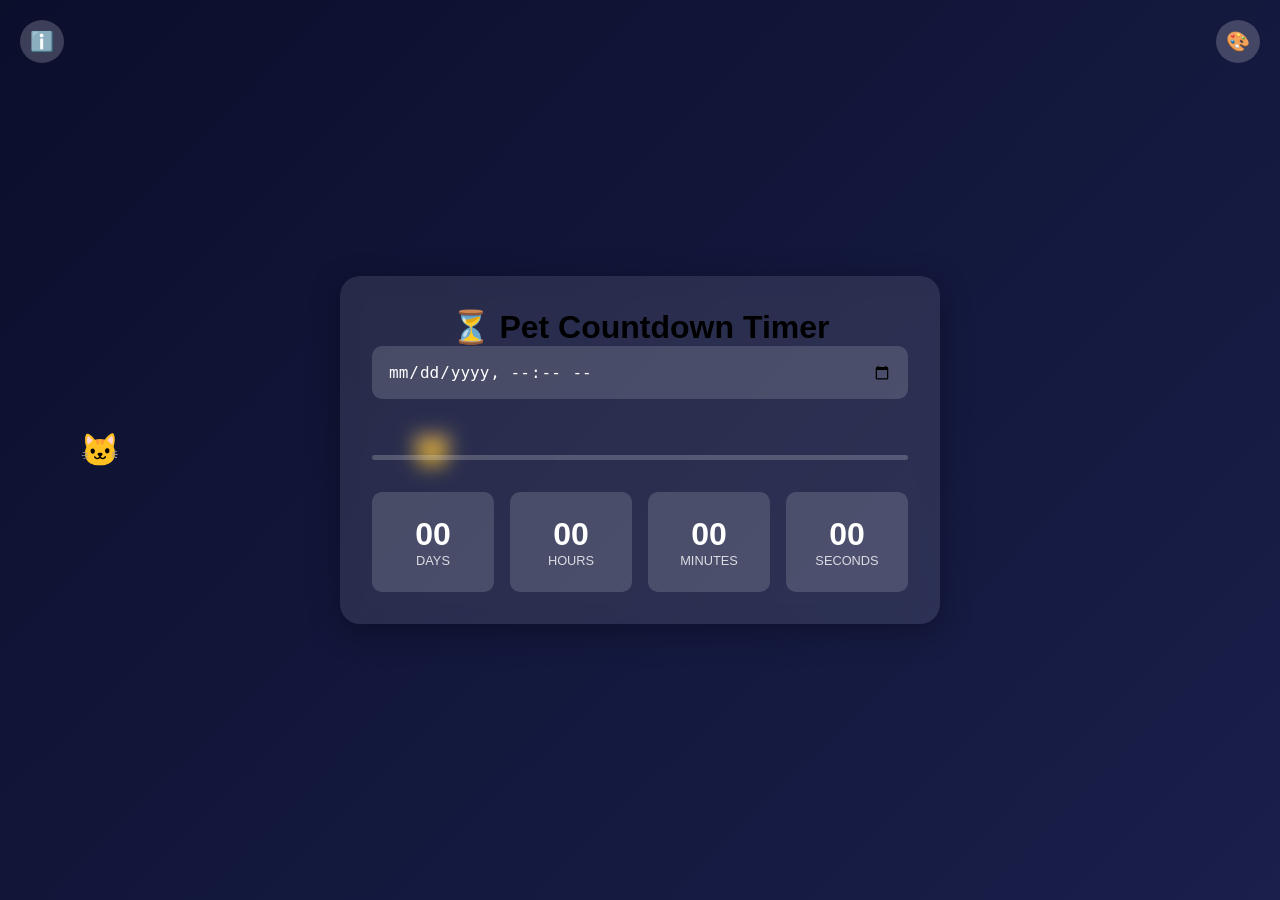
==== index.html @ c87656be "Create index.html" ====
<!DOCTYPE html>
<html lang="en">
<head>
    <meta charset="UTF-8">
    <meta name="viewport" content="width=device-width, initial-scale=1.0">
    <title>Pet Countdown Timer</title>
    <style>
        * {
            margin: 0;
            padding: 0;
            box-sizing: border-box;
        }

        body {
            font-family: 'Arial', sans-serif;
            min-height: 100vh;
            display: flex;
            justify-content: center;
            align-items: center;
            overflow: hidden;
            transition: background 0.5s;
        }

        .theme-space {
            background: linear-gradient(135deg, #0b0f2c, #1a1f4b);
        }

        .theme-nature {
            background: linear-gradient(135deg, #2c5f2d, #97bc62);
        }

        .theme-retro {
            background: linear-gradient(135deg, #ff6b6b, #ffe66d);
        }

        .container {
            background: rgba(255, 255, 255, 0.1);
            backdrop-filter: blur(10px);
            border-radius: 20px;
            padding: 2rem;
            box-shadow: 0 8px 32px rgba(0, 0, 0, 0.3);
            width: 90%;
            max-width: 600px;
            text-align: center;
            position: relative;
            z-index: 2;
        }

        .theme-switch {
            position: fixed;
            top: 20px;
            right: 20px;
            padding: 10px;
            border-radius: 50%;
            background: rgba(255,255,255,0.2);
            cursor: pointer;
            border: none;
            color: white;
            font-size: 1.2rem;
        }

        .info-button {
            position: fixed;
            top: 20px;
            left: 20px;
            padding: 10px;
            border-radius: 50%;
            background: rgba(255,255,255,0.2);
            cursor: pointer;
            border: none;
            color: white;
            font-size: 1.2rem;
            z-index: 3;
        }

        .date-input {
            width: 100%;
            padding: 1rem;
            margin-bottom: 1.5rem;
            background: rgba(255, 255, 255, 0.15);
            border: none;
            border-radius: 10px;
            color: white;
            font-size: 1rem;
        }

        .countdown {
            display: grid;
            grid-template-columns: repeat(4, 1fr);
            gap: 1rem;
            margin-top: 2rem;
        }

        .time-box {
            background: rgba(255, 255, 255, 0.15);
            padding: 1.5rem;
            border-radius: 10px;
            transition: transform 0.3s;
        }

        .time-box:hover {
            transform: scale(1.05);
        }

        .number {
            font-size: 2rem;
            color: white;
            font-weight: bold;
        }

        .label {
            font-size: 0.8rem;
            color: rgba(255, 255, 255, 0.8);
            text-transform: uppercase;
        }

        .emoji {
            position: absolute;
            font-size: 2rem;
            cursor: pointer;
            animation: float 15s linear infinite;
            z-index: 1;
            transition: 0.3s;
        }

        @keyframes float {
            0% { transform: translateY(110vh) rotate(0deg); }
            100% { transform: translateY(-20vh) rotate(360deg); }
        }

        .progress-bar {
            width: 100%;
            height: 5px;
            background: rgba(255, 255, 255, 0.2);
            margin: 2rem 0;
            border-radius: 3px;
            overflow: hidden;
        }

        .progress {
            height: 100%;
            width: 0;
            transition: width 0.5s ease, background 0.3s ease;
            border-radius: inherit;
        }

        .heart-burst {
            position: absolute;
            pointer-events: none;
            animation: heartExplosion 1s ease-out forwards;
            font-size: 1.5rem;
        }

        @keyframes heartExplosion {
            0% { transform: scale(0) translateY(0); opacity: 1; }
            100% { transform: scale(3) translateY(-100px); opacity: 0; }
        }

        .secret-message {
            position: fixed;
            top: 50%;
            left: 50%;
            transform: translate(-50%, -50%);
            font-size: 3rem;
            color: #ff69b4;
            text-shadow: 0 0 10px #ffffff;
            animation: rainbow 2s infinite;
            display: none;
        }

        @keyframes rainbow {
            0% { color: #ff0000; }
            25% { color: #ffd700; }
            50% { color: #00ff00; }
            75% { color: #00ffff; }
            100% { color: #ff00ff; }
        }

        .credits-modal {
            position: fixed;
            top: 0;
            left: 0;
            width: 100%;
            height: 100%;
            background: rgba(0,0,0,0.7);
            display: none;
            justify-content: center;
            align-items: center;
            z-index: 4;
        }

        .credits-content {
            background: rgba(255,255,255,0.9);
            padding: 2rem;
            border-radius: 15px;
            text-align: center;
            max-width: 400px;
            backdrop-filter: blur(5px);
        }

        .credits-content a {
            color: #1a73e8;
            text-decoration: none;
            display: block;
            margin: 10px 0;
        }

        .credits-content a:hover {
            text-decoration: underline;
        }

        .close-button {
            position: absolute;
            top: 20px;
            right: 20px;
            background: none;
            border: none;
            color: white;
            font-size: 1.5rem;
            cursor: pointer;
        }
    </style>
</head>
<body class="theme-space">
    <button class="info-button" onclick="showCredits()">ℹ️</button>
    <button class="theme-switch" onclick="changeTheme()">🎨</button>
    
    <div class="container">
        <h1>⏳ Pet Countdown Timer</h1>
        <input type="datetime-local" id="dateInput" class="date-input">
        <div class="progress-bar">
            <div class="progress" id="progress"></div>
        </div>
        <div class="countdown" id="countdown">
            <div class="time-box">
                <div class="number" id="days">00</div>
                <div class="label">Days</div>
            </div>
            <div class="time-box">
                <div class="number" id="hours">00</div>
                <div class="label">Hours</div>
            </div>
            <div class="time-box">
                <div class="number" id="minutes">00</div>
                <div class="label">Minutes</div>
            </div>
            <div class="time-box">
                <div class="number" id="seconds">00</div>
                <div class="label">Seconds</div>
            </div>
        </div>
    </div>

    <div class="secret-message" id="secretMessage">YOU LOVE PETS! 🐾</div>

    <div class="credits-modal" id="creditsModal">
        <div class="credits-content">
            <h2>About This Project</h2>
            <p>🧑💻 Created by <strong>Pedroperry</strong></p>
            <p>🤖 Assisted by DeepSeek AI</p>
            <a href="https://github.com/Pedroperry" target="_blank">
                👨💻 Visit Pedroperry's GitHub
            </a>
            <a href="https://www.deepseek.com" target="_blank">
                🚀 Explore DeepSeek
            </a>
            <button class="close-button" onclick="hideCredits()">×</button>
        </div>
    </div>

    <script>
        const themes = ['theme-space', 'theme-nature', 'theme-retro'];
        let currentTheme = 0;
        let clickCounter = 0;

        function changeTheme() {
            currentTheme = (currentTheme + 1) % themes.length;
            document.body.className = themes[currentTheme];
        }

        const emojis = ['🐶', '🐱'];
        function createEmoji() {
            const emoji = document.createElement('div');
            emoji.className = 'emoji';
            emoji.textContent = emojis[Math.floor(Math.random() * emojis.length)];
            emoji.style.left = Math.random() * 100 + '%';
            emoji.style.animationDuration = (Math.random() * 10 + 10) + 's';
            
            emoji.onclick = (e) => {
                clickCounter++;
                createHeartBurst(e.clientX, e.clientY);
                if(clickCounter === 7) showSecretMessage();
                
                emoji.style.animation = 'none';
                emoji.style.opacity = '0';
                setTimeout(() => emoji.remove(), 500);
            };
            
            document.body.appendChild(emoji);
        }

        function createHeartBurst(x, y) {
            for(let i = 0; i < 8; i++) {
                const heart = document.createElement('div');
                heart.className = 'heart-burst';
                heart.textContent = '💖';
                heart.style.left = x + 'px';
                heart.style.top = y + 'px';
                heart.style.transform = `rotate(${i * 45}deg)`;
                document.body.appendChild(heart);
                setTimeout(() => heart.remove(), 1000);
            }
        }

        function showSecretMessage() {
            const message = document.getElementById('secretMessage');
            message.style.display = 'block';
            setTimeout(() => {
                message.style.display = 'none';
                clickCounter = 0;
            }, 3000);
        }

        let targetDate, interval;
        const originalLabels = Array.from(document.querySelectorAll('.label')).map(label => label.textContent);

        document.getElementById('dateInput').addEventListener('change', function(e) {
            clearInterval(interval);
            targetDate = new Date(e.target.value).getTime();
            updateCountdown();
            interval = setInterval(updateCountdown, 1000);
        });

        function updateCountdown() {
            if (!targetDate) return;

            const now = Date.now();
            const diff = targetDate - now;
            const isPast = diff < 0;
            const absoluteDiff = Math.abs(diff);

            document.querySelectorAll('.label').forEach((label, index) => {
                label.textContent = isPast ? `Ago ${originalLabels[index]}` : originalLabels[index];
            });

            const days = Math.floor(absoluteDiff / (1000 * 60 * 60 * 24));
            const hours = Math.floor((absoluteDiff % (1000 * 60 * 60 * 24)) / (1000 * 60 * 60));
            const minutes = Math.floor((absoluteDiff % (1000 * 60 * 60)) / (1000 * 60));
            const seconds = Math.floor((absoluteDiff % (1000 * 60)) / 1000);

            document.getElementById('days').textContent = days.toString().padStart(2, '0');
            document.getElementById('hours').textContent = hours.toString().padStart(2, '0');
            document.getElementById('minutes').textContent = minutes.toString().padStart(2, '0');
            document.getElementById('seconds').textContent = seconds.toString().padStart(2, '0');

            if (isPast) {
                document.getElementById('progress').style.width = '100%';
                document.getElementById('progress').style.background = '#4CAF50';
            } else {
                const totalDuration = targetDate - Date.now();
                const progress = Math.max(100 - (totalDuration / (targetDate - Date.now() + totalDuration)) * 100, 0);
                document.getElementById('progress').style.width = `${progress}%`;
                document.getElementById('progress').style.background = '#ff6b6b';
            }
        }

        function showCredits() {
            document.getElementById('creditsModal').style.display = 'flex';
        }

        function hideCredits() {
            document.getElementById('creditsModal').style.display = 'none';
        }

        document.getElementById('creditsModal').addEventListener('click', (e) => {
            if(e.target === document.getElementById('creditsModal')) {
                hideCredits();
            }
        });

        setInterval(createEmoji, 2000);
        for(let i = 0; i < 3; i++) setTimeout(createEmoji, i * 1000);
    </script>
</body>
</html>
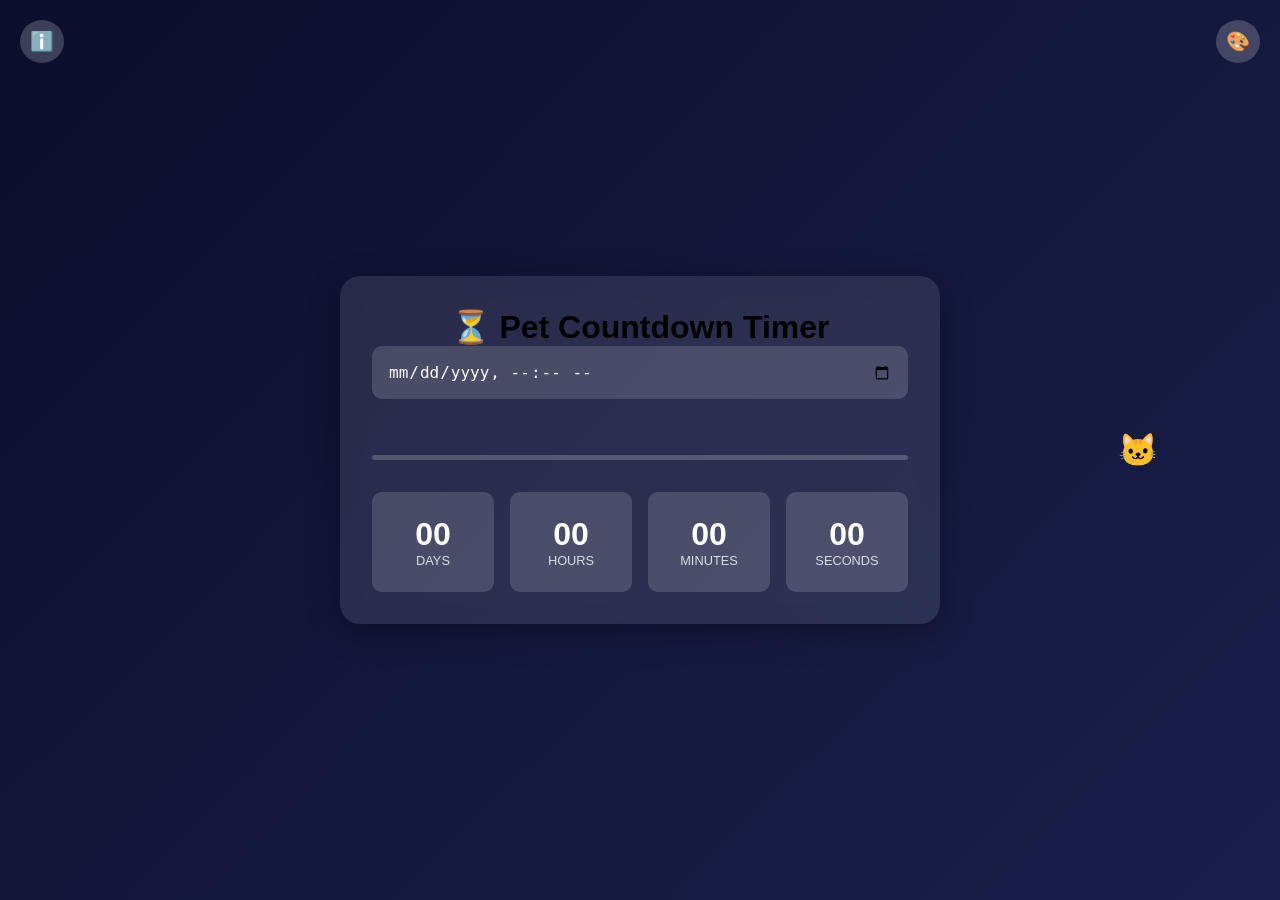
==== commit 9e6f4141: "Update index.html" ====
--- a/index.html
+++ b/index.html
@@ -18,20 +18,12 @@
             justify-content: center;
             align-items: center;
             overflow: hidden;
-            transition: background 0.5s;
-        }
-
-        .theme-space {
-            background: linear-gradient(135deg, #0b0f2c, #1a1f4b);
-        }
-
-        .theme-nature {
-            background: linear-gradient(135deg, #2c5f2d, #97bc62);
-        }
-
-        .theme-retro {
-            background: linear-gradient(135deg, #ff6b6b, #ffe66d);
-        }
+            transition: all 0.5s;
+        }
+
+        .theme-space { background: linear-gradient(135deg, #0b0f2c, #1a1f4b); }
+        .theme-nature { background: linear-gradient(135deg, #2c5f2d, #97bc62); }
+        .theme-retro { background: linear-gradient(135deg, #ff6b6b, #ffe66d); }
 
         .container {
             background: rgba(255, 255, 255, 0.1);
@@ -98,9 +90,7 @@
             transition: transform 0.3s;
         }
 
-        .time-box:hover {
-            transform: scale(1.05);
-        }
+        .time-box:hover { transform: scale(1.05); }
 
         .number {
             font-size: 2rem;
@@ -142,6 +132,33 @@
             width: 0;
             transition: width 0.5s ease, background 0.3s ease;
             border-radius: inherit;
+        }
+
+        .party-time { animation: partyLights 0.5s infinite; }
+        @keyframes partyLights {
+            0% { background: #ff0000; } 33% { background: #00ff00; }
+            66% { background: #0000ff; } 100% { background: #ff0000; }
+        }
+
+        .secret-message-2 {
+            position: fixed;
+            bottom: 20px;
+            right: 20px;
+            background: white;
+            padding: 1rem;
+            border-radius: 10px;
+            display: none;
+        }
+
+        .disco-mode .time-box { animation: discoGlow 1s infinite alternate; }
+        @keyframes discoGlow {
+            from { box-shadow: 0 0 10px #ff0000; }
+            to { box-shadow: 0 0 20px #00ff00; }
+        }
+
+        .rotate-title { animation: titleSpin 2s linear infinite; }
+        @keyframes titleSpin {
+            from { transform: rotate(0deg); } to { transform: rotate(360deg); }
         }
 
         .heart-burst {
@@ -169,10 +186,8 @@
         }
 
         @keyframes rainbow {
-            0% { color: #ff0000; }
-            25% { color: #ffd700; }
-            50% { color: #00ff00; }
-            75% { color: #00ffff; }
+            0% { color: #ff0000; } 25% { color: #ffd700; }
+            50% { color: #00ff00; } 75% { color: #00ffff; }
             100% { color: #ff00ff; }
         }
 
@@ -205,9 +220,7 @@
             margin: 10px 0;
         }
 
-        .credits-content a:hover {
-            text-decoration: underline;
-        }
+        .credits-content a:hover { text-decoration: underline; }
 
         .close-button {
             position: absolute;
@@ -252,6 +265,7 @@
     </div>
 
     <div class="secret-message" id="secretMessage">YOU LOVE PETS! 🐾</div>
+    <div class="secret-message-2" id="secretMessage2">🐾 Secret Discovered! 🎉</div>
 
     <div class="credits-modal" id="creditsModal">
         <div class="credits-content">
@@ -290,12 +304,10 @@
                 clickCounter++;
                 createHeartBurst(e.clientX, e.clientY);
                 if(clickCounter === 7) showSecretMessage();
-                
                 emoji.style.animation = 'none';
                 emoji.style.opacity = '0';
                 setTimeout(() => emoji.remove(), 500);
             };
-            
             document.body.appendChild(emoji);
         }
 
@@ -312,14 +324,63 @@
             }
         }
 
-        function showSecretMessage() {
-            const message = document.getElementById('secretMessage');
-            message.style.display = 'block';
-            setTimeout(() => {
-                message.style.display = 'none';
-                clickCounter = 0;
-            }, 3000);
-        }
+        const konamiCode = ['ArrowUp','ArrowUp','ArrowDown','ArrowDown',
+                          'ArrowLeft','ArrowRight','ArrowLeft','ArrowRight','b','a'];
+        let konamiIndex = 0;
+        document.addEventListener('keydown', (e) => {
+            if(e.key === konamiCode[konamiIndex]) {
+                konamiIndex++;
+                if(konamiIndex === konamiCode.length) {
+                    document.body.classList.add('party-time');
+                    setTimeout(() => document.body.classList.remove('party-time'), 3000);
+                    konamiIndex = 0;
+                }
+            } else konamiIndex = 0;
+        });
+
+        let titleClicks = 0;
+        document.querySelector('h1').addEventListener('click', () => {
+            titleClicks++;
+            if(titleClicks === 3) {
+                document.querySelector('h1').classList.add('rotate-title');
+                setTimeout(() => {
+                    document.querySelector('h1').classList.remove('rotate-title');
+                    titleClicks = 0;
+                }, 2000);
+            }
+        });
+
+        // Special Date set to October 18, 2007
+        const specialDate = new Date('2007-10-18').getTime();
+        document.getElementById('dateInput').addEventListener('change', function(e) {
+            if(new Date(e.target.value).getTime() === specialDate) {
+                const message = document.getElementById('secretMessage2');
+                message.style.display = 'block';
+                setTimeout(() => message.style.display = 'none', 3000);
+            }
+        });
+
+        const petFacts = [
+            "Cats have 32 muscles in each ear!",
+            "Dogs can smell 100,000 times better than humans!",
+            "Cats sleep 12-16 hours per day!",
+            "Dogs have 3 eyelids! 🐾"
+        ];
+        document.querySelector('.container').addEventListener('dblclick', () => {
+            alert(petFacts[Math.floor(Math.random() * petFacts.length)]);
+        });
+
+        let discoCode = [];
+        document.addEventListener('keypress', (e) => {
+            discoCode.push(e.key.toLowerCase());
+            if(discoCode.join('').includes('disco')) {
+                document.body.classList.add('disco-mode');
+                setTimeout(() => {
+                    document.body.classList.remove('disco-mode');
+                    discoCode = [];
+                }, 5000);
+            }
+        });
 
         let targetDate, interval;
         const originalLabels = Array.from(document.querySelectorAll('.label')).map(label => label.textContent);
@@ -373,9 +434,7 @@
         }
 
         document.getElementById('creditsModal').addEventListener('click', (e) => {
-            if(e.target === document.getElementById('creditsModal')) {
-                hideCredits();
-            }
+            if(e.target === document.getElementById('creditsModal')) hideCredits();
         });
 
         setInterval(createEmoji, 2000);
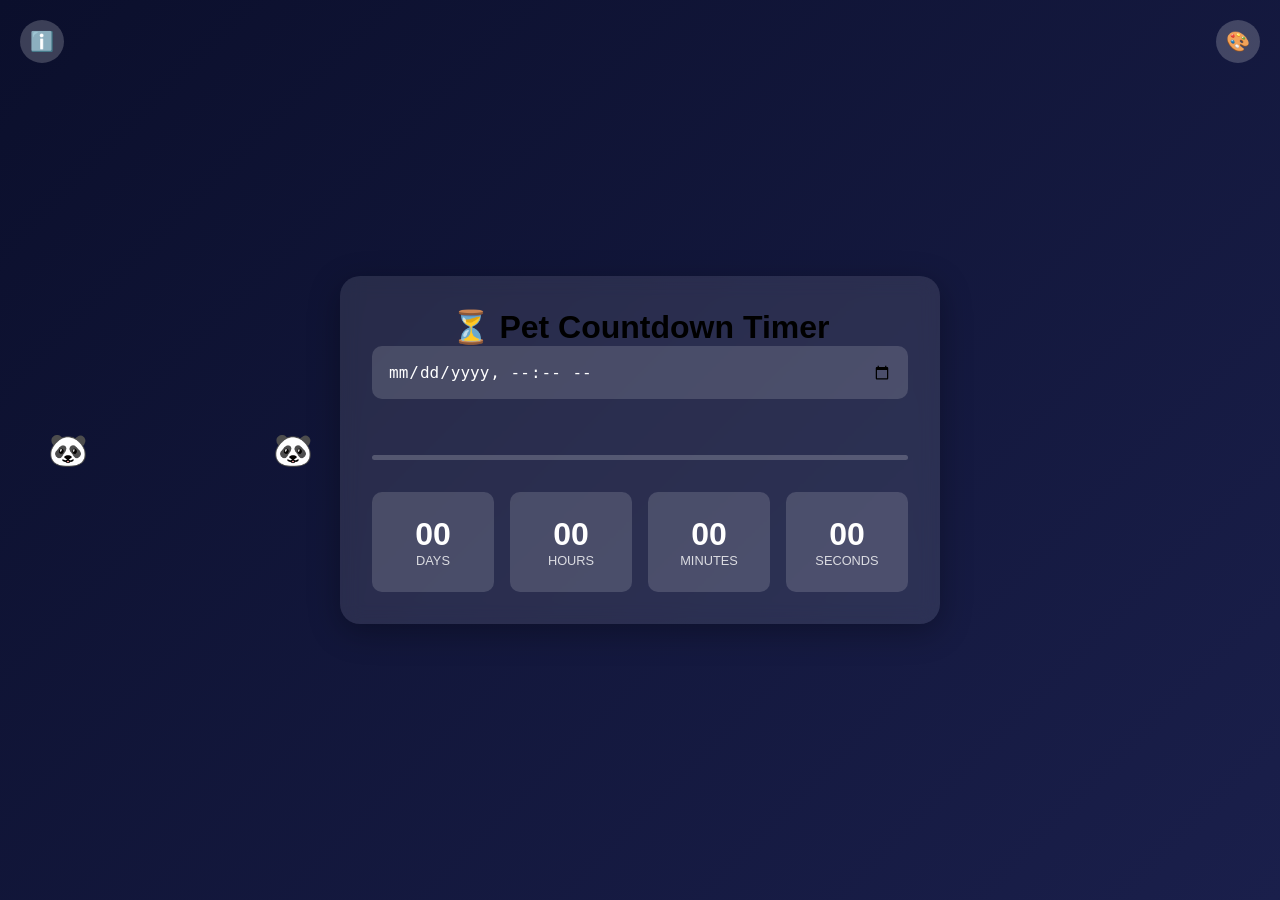
==== commit e83a6e22: "I've refactored the HTML, CSS, and JavaScript, improved the JavaScript structure, added themes, and " ====
--- a/index.html
+++ b/index.html
@@ -4,235 +4,7 @@
     <meta charset="UTF-8">
     <meta name="viewport" content="width=device-width, initial-scale=1.0">
     <title>Pet Countdown Timer</title>
-    <style>
-        * {
-            margin: 0;
-            padding: 0;
-            box-sizing: border-box;
-        }
-
-        body {
-            font-family: 'Arial', sans-serif;
-            min-height: 100vh;
-            display: flex;
-            justify-content: center;
-            align-items: center;
-            overflow: hidden;
-            transition: all 0.5s;
-        }
-
-        .theme-space { background: linear-gradient(135deg, #0b0f2c, #1a1f4b); }
-        .theme-nature { background: linear-gradient(135deg, #2c5f2d, #97bc62); }
-        .theme-retro { background: linear-gradient(135deg, #ff6b6b, #ffe66d); }
-
-        .container {
-            background: rgba(255, 255, 255, 0.1);
-            backdrop-filter: blur(10px);
-            border-radius: 20px;
-            padding: 2rem;
-            box-shadow: 0 8px 32px rgba(0, 0, 0, 0.3);
-            width: 90%;
-            max-width: 600px;
-            text-align: center;
-            position: relative;
-            z-index: 2;
-        }
-
-        .theme-switch {
-            position: fixed;
-            top: 20px;
-            right: 20px;
-            padding: 10px;
-            border-radius: 50%;
-            background: rgba(255,255,255,0.2);
-            cursor: pointer;
-            border: none;
-            color: white;
-            font-size: 1.2rem;
-        }
-
-        .info-button {
-            position: fixed;
-            top: 20px;
-            left: 20px;
-            padding: 10px;
-            border-radius: 50%;
-            background: rgba(255,255,255,0.2);
-            cursor: pointer;
-            border: none;
-            color: white;
-            font-size: 1.2rem;
-            z-index: 3;
-        }
-
-        .date-input {
-            width: 100%;
-            padding: 1rem;
-            margin-bottom: 1.5rem;
-            background: rgba(255, 255, 255, 0.15);
-            border: none;
-            border-radius: 10px;
-            color: white;
-            font-size: 1rem;
-        }
-
-        .countdown {
-            display: grid;
-            grid-template-columns: repeat(4, 1fr);
-            gap: 1rem;
-            margin-top: 2rem;
-        }
-
-        .time-box {
-            background: rgba(255, 255, 255, 0.15);
-            padding: 1.5rem;
-            border-radius: 10px;
-            transition: transform 0.3s;
-        }
-
-        .time-box:hover { transform: scale(1.05); }
-
-        .number {
-            font-size: 2rem;
-            color: white;
-            font-weight: bold;
-        }
-
-        .label {
-            font-size: 0.8rem;
-            color: rgba(255, 255, 255, 0.8);
-            text-transform: uppercase;
-        }
-
-        .emoji {
-            position: absolute;
-            font-size: 2rem;
-            cursor: pointer;
-            animation: float 15s linear infinite;
-            z-index: 1;
-            transition: 0.3s;
-        }
-
-        @keyframes float {
-            0% { transform: translateY(110vh) rotate(0deg); }
-            100% { transform: translateY(-20vh) rotate(360deg); }
-        }
-
-        .progress-bar {
-            width: 100%;
-            height: 5px;
-            background: rgba(255, 255, 255, 0.2);
-            margin: 2rem 0;
-            border-radius: 3px;
-            overflow: hidden;
-        }
-
-        .progress {
-            height: 100%;
-            width: 0;
-            transition: width 0.5s ease, background 0.3s ease;
-            border-radius: inherit;
-        }
-
-        .party-time { animation: partyLights 0.5s infinite; }
-        @keyframes partyLights {
-            0% { background: #ff0000; } 33% { background: #00ff00; }
-            66% { background: #0000ff; } 100% { background: #ff0000; }
-        }
-
-        .secret-message-2 {
-            position: fixed;
-            bottom: 20px;
-            right: 20px;
-            background: white;
-            padding: 1rem;
-            border-radius: 10px;
-            display: none;
-        }
-
-        .disco-mode .time-box { animation: discoGlow 1s infinite alternate; }
-        @keyframes discoGlow {
-            from { box-shadow: 0 0 10px #ff0000; }
-            to { box-shadow: 0 0 20px #00ff00; }
-        }
-
-        .rotate-title { animation: titleSpin 2s linear infinite; }
-        @keyframes titleSpin {
-            from { transform: rotate(0deg); } to { transform: rotate(360deg); }
-        }
-
-        .heart-burst {
-            position: absolute;
-            pointer-events: none;
-            animation: heartExplosion 1s ease-out forwards;
-            font-size: 1.5rem;
-        }
-
-        @keyframes heartExplosion {
-            0% { transform: scale(0) translateY(0); opacity: 1; }
-            100% { transform: scale(3) translateY(-100px); opacity: 0; }
-        }
-
-        .secret-message {
-            position: fixed;
-            top: 50%;
-            left: 50%;
-            transform: translate(-50%, -50%);
-            font-size: 3rem;
-            color: #ff69b4;
-            text-shadow: 0 0 10px #ffffff;
-            animation: rainbow 2s infinite;
-            display: none;
-        }
-
-        @keyframes rainbow {
-            0% { color: #ff0000; } 25% { color: #ffd700; }
-            50% { color: #00ff00; } 75% { color: #00ffff; }
-            100% { color: #ff00ff; }
-        }
-
-        .credits-modal {
-            position: fixed;
-            top: 0;
-            left: 0;
-            width: 100%;
-            height: 100%;
-            background: rgba(0,0,0,0.7);
-            display: none;
-            justify-content: center;
-            align-items: center;
-            z-index: 4;
-        }
-
-        .credits-content {
-            background: rgba(255,255,255,0.9);
-            padding: 2rem;
-            border-radius: 15px;
-            text-align: center;
-            max-width: 400px;
-            backdrop-filter: blur(5px);
-        }
-
-        .credits-content a {
-            color: #1a73e8;
-            text-decoration: none;
-            display: block;
-            margin: 10px 0;
-        }
-
-        .credits-content a:hover { text-decoration: underline; }
-
-        .close-button {
-            position: absolute;
-            top: 20px;
-            right: 20px;
-            background: none;
-            border: none;
-            color: white;
-            font-size: 1.5rem;
-            cursor: pointer;
-        }
-    </style>
+    <link rel="stylesheet" href="style.css">
 </head>
 <body class="theme-space">
     <button class="info-button" onclick="showCredits()">ℹ️</button>
@@ -282,163 +54,6 @@
         </div>
     </div>
 
-    <script>
-        const themes = ['theme-space', 'theme-nature', 'theme-retro'];
-        let currentTheme = 0;
-        let clickCounter = 0;
-
-        function changeTheme() {
-            currentTheme = (currentTheme + 1) % themes.length;
-            document.body.className = themes[currentTheme];
-        }
-
-        const emojis = ['🐶', '🐱'];
-        function createEmoji() {
-            const emoji = document.createElement('div');
-            emoji.className = 'emoji';
-            emoji.textContent = emojis[Math.floor(Math.random() * emojis.length)];
-            emoji.style.left = Math.random() * 100 + '%';
-            emoji.style.animationDuration = (Math.random() * 10 + 10) + 's';
-            
-            emoji.onclick = (e) => {
-                clickCounter++;
-                createHeartBurst(e.clientX, e.clientY);
-                if(clickCounter === 7) showSecretMessage();
-                emoji.style.animation = 'none';
-                emoji.style.opacity = '0';
-                setTimeout(() => emoji.remove(), 500);
-            };
-            document.body.appendChild(emoji);
-        }
-
-        function createHeartBurst(x, y) {
-            for(let i = 0; i < 8; i++) {
-                const heart = document.createElement('div');
-                heart.className = 'heart-burst';
-                heart.textContent = '💖';
-                heart.style.left = x + 'px';
-                heart.style.top = y + 'px';
-                heart.style.transform = `rotate(${i * 45}deg)`;
-                document.body.appendChild(heart);
-                setTimeout(() => heart.remove(), 1000);
-            }
-        }
-
-        const konamiCode = ['ArrowUp','ArrowUp','ArrowDown','ArrowDown',
-                          'ArrowLeft','ArrowRight','ArrowLeft','ArrowRight','b','a'];
-        let konamiIndex = 0;
-        document.addEventListener('keydown', (e) => {
-            if(e.key === konamiCode[konamiIndex]) {
-                konamiIndex++;
-                if(konamiIndex === konamiCode.length) {
-                    document.body.classList.add('party-time');
-                    setTimeout(() => document.body.classList.remove('party-time'), 3000);
-                    konamiIndex = 0;
-                }
-            } else konamiIndex = 0;
-        });
-
-        let titleClicks = 0;
-        document.querySelector('h1').addEventListener('click', () => {
-            titleClicks++;
-            if(titleClicks === 3) {
-                document.querySelector('h1').classList.add('rotate-title');
-                setTimeout(() => {
-                    document.querySelector('h1').classList.remove('rotate-title');
-                    titleClicks = 0;
-                }, 2000);
-            }
-        });
-
-        // Special Date set to October 18, 2007
-        const specialDate = new Date('2007-10-18').getTime();
-        document.getElementById('dateInput').addEventListener('change', function(e) {
-            if(new Date(e.target.value).getTime() === specialDate) {
-                const message = document.getElementById('secretMessage2');
-                message.style.display = 'block';
-                setTimeout(() => message.style.display = 'none', 3000);
-            }
-        });
-
-        const petFacts = [
-            "Cats have 32 muscles in each ear!",
-            "Dogs can smell 100,000 times better than humans!",
-            "Cats sleep 12-16 hours per day!",
-            "Dogs have 3 eyelids! 🐾"
-        ];
-        document.querySelector('.container').addEventListener('dblclick', () => {
-            alert(petFacts[Math.floor(Math.random() * petFacts.length)]);
-        });
-
-        let discoCode = [];
-        document.addEventListener('keypress', (e) => {
-            discoCode.push(e.key.toLowerCase());
-            if(discoCode.join('').includes('disco')) {
-                document.body.classList.add('disco-mode');
-                setTimeout(() => {
-                    document.body.classList.remove('disco-mode');
-                    discoCode = [];
-                }, 5000);
-            }
-        });
-
-        let targetDate, interval;
-        const originalLabels = Array.from(document.querySelectorAll('.label')).map(label => label.textContent);
-
-        document.getElementById('dateInput').addEventListener('change', function(e) {
-            clearInterval(interval);
-            targetDate = new Date(e.target.value).getTime();
-            updateCountdown();
-            interval = setInterval(updateCountdown, 1000);
-        });
-
-        function updateCountdown() {
-            if (!targetDate) return;
-
-            const now = Date.now();
-            const diff = targetDate - now;
-            const isPast = diff < 0;
-            const absoluteDiff = Math.abs(diff);
-
-            document.querySelectorAll('.label').forEach((label, index) => {
-                label.textContent = isPast ? `Ago ${originalLabels[index]}` : originalLabels[index];
-            });
-
-            const days = Math.floor(absoluteDiff / (1000 * 60 * 60 * 24));
-            const hours = Math.floor((absoluteDiff % (1000 * 60 * 60 * 24)) / (1000 * 60 * 60));
-            const minutes = Math.floor((absoluteDiff % (1000 * 60 * 60)) / (1000 * 60));
-            const seconds = Math.floor((absoluteDiff % (1000 * 60)) / 1000);
-
-            document.getElementById('days').textContent = days.toString().padStart(2, '0');
-            document.getElementById('hours').textContent = hours.toString().padStart(2, '0');
-            document.getElementById('minutes').textContent = minutes.toString().padStart(2, '0');
-            document.getElementById('seconds').textContent = seconds.toString().padStart(2, '0');
-
-            if (isPast) {
-                document.getElementById('progress').style.width = '100%';
-                document.getElementById('progress').style.background = '#4CAF50';
-            } else {
-                const totalDuration = targetDate - Date.now();
-                const progress = Math.max(100 - (totalDuration / (targetDate - Date.now() + totalDuration)) * 100, 0);
-                document.getElementById('progress').style.width = `${progress}%`;
-                document.getElementById('progress').style.background = '#ff6b6b';
-            }
-        }
-
-        function showCredits() {
-            document.getElementById('creditsModal').style.display = 'flex';
-        }
-
-        function hideCredits() {
-            document.getElementById('creditsModal').style.display = 'none';
-        }
-
-        document.getElementById('creditsModal').addEventListener('click', (e) => {
-            if(e.target === document.getElementById('creditsModal')) hideCredits();
-        });
-
-        setInterval(createEmoji, 2000);
-        for(let i = 0; i < 3; i++) setTimeout(createEmoji, i * 1000);
-    </script>
+    <script src="script.js" defer></script>
 </body>
 </html>
--- a/style.css
+++ b/style.css
@@ -0,0 +1,229 @@
+* {
+    margin: 0;
+    padding: 0;
+    box-sizing: border-box;
+}
+
+body {
+    font-family: 'Arial', sans-serif;
+    min-height: 100vh;
+    display: flex;
+    justify-content: center;
+    align-items: center;
+    overflow: hidden;
+    transition: all 0.5s;
+}
+
+.theme-space { background: linear-gradient(135deg, #0b0f2c, #1a1f4b); }
+.theme-nature { background: linear-gradient(135deg, #2c5f2d, #97bc62); }
+.theme-retro { background: linear-gradient(135deg, #ff6b6b, #ffe66d); }
+.theme-ocean { background: linear-gradient(135deg, #0077be, #00c2cb); }
+.theme-forest { background: linear-gradient(135deg, #228b22, #8b4513); }
+
+.container {
+    background: rgba(255, 255, 255, 0.1);
+    backdrop-filter: blur(10px);
+    border-radius: 20px;
+    padding: 2rem;
+    box-shadow: 0 8px 32px rgba(0, 0, 0, 0.3);
+    width: 90%;
+    max-width: 600px;
+    text-align: center;
+    position: relative;
+    z-index: 2;
+}
+
+.theme-switch {
+    position: fixed;
+    top: 20px;
+    right: 20px;
+    padding: 10px;
+    border-radius: 50%;
+    background: rgba(255,255,255,0.2);
+    cursor: pointer;
+    border: none;
+    color: white;
+    font-size: 1.2rem;
+}
+
+.info-button {
+    position: fixed;
+    top: 20px;
+    left: 20px;
+    padding: 10px;
+    border-radius: 50%;
+    background: rgba(255,255,255,0.2);
+    cursor: pointer;
+    border: none;
+    color: white;
+    font-size: 1.2rem;
+    z-index: 3;
+}
+
+.date-input {
+    width: 100%;
+    padding: 1rem;
+    margin-bottom: 1.5rem;
+    background: rgba(255, 255, 255, 0.15);
+    border: none;
+    border-radius: 10px;
+    color: white;
+    font-size: 1rem;
+}
+
+.countdown {
+    display: grid;
+    grid-template-columns: repeat(4, 1fr);
+    gap: 1rem;
+    margin-top: 2rem;
+}
+
+.time-box {
+    background: rgba(255, 255, 255, 0.15);
+    padding: 1.5rem;
+    border-radius: 10px;
+    transition: transform 0.3s;
+}
+
+.time-box:hover { transform: scale(1.05); }
+
+.number {
+    font-size: 2rem;
+    color: white;
+    font-weight: bold;
+}
+
+.label {
+    font-size: 0.8rem;
+    color: rgba(255, 255, 255, 0.8);
+    text-transform: uppercase;
+}
+
+.emoji {
+    position: absolute;
+    font-size: 2rem;
+    cursor: pointer;
+    animation: float 15s linear infinite;
+    z-index: 1;
+    transition: 0.3s;
+}
+
+@keyframes float {
+    0% { transform: translateY(110vh) rotate(0deg); }
+    100% { transform: translateY(-20vh) rotate(360deg); }
+}
+
+.progress-bar {
+    width: 100%;
+    height: 5px;
+    background: rgba(255, 255, 255, 0.2);
+    margin: 2rem 0;
+    border-radius: 3px;
+    overflow: hidden;
+}
+
+.progress {
+    height: 100%;
+    width: 0;
+    transition: width 0.5s ease, background 0.3s ease;
+    border-radius: inherit;
+}
+
+.party-time { animation: partyLights 0.5s infinite; }
+@keyframes partyLights {
+    0% { background: #ff0000; } 33% { background: #00ff00; }
+    66% { background: #0000ff; } 100% { background: #ff0000; }
+}
+
+.secret-message-2 {
+    position: fixed;
+    bottom: 20px;
+    right: 20px;
+    background: white;
+    padding: 1rem;
+    border-radius: 10px;
+    display: none;
+}
+
+.disco-mode .time-box { animation: discoGlow 1s infinite alternate; }
+@keyframes discoGlow {
+    from { box-shadow: 0 0 10px #ff0000; }
+    to { box-shadow: 0 0 20px #00ff00; }
+}
+
+.rotate-title { animation: titleSpin 2s linear infinite; }
+@keyframes titleSpin {
+    from { transform: rotate(0deg); } to { transform: rotate(360deg); }
+}
+
+.heart-burst {
+    position: absolute;
+    pointer-events: none;
+    animation: heartExplosion 1s ease-out forwards;
+    font-size: 1.5rem;
+}
+
+@keyframes heartExplosion {
+    0% { transform: scale(0) translateY(0); opacity: 1; }
+    100% { transform: scale(3) translateY(-100px); opacity: 0; }
+}
+
+.secret-message {
+    position: fixed;
+    top: 50%;
+    left: 50%;
+    transform: translate(-50%, -50%);
+    font-size: 3rem;
+    color: #ff69b4;
+    text-shadow: 0 0 10px #ffffff;
+    animation: rainbow 2s infinite;
+    display: none;
+}
+
+@keyframes rainbow {
+    0% { color: #ff0000; } 25% { color: #ffd700; }
+    50% { color: #00ff00; } 75% { color: #00ffff; }
+    100% { color: #ff00ff; }
+}
+
+.credits-modal {
+    position: fixed;
+    top: 0;
+    left: 0;
+    width: 100%;
+    height: 100%;
+    background: rgba(0,0,0,0.7);
+    display: none;
+    justify-content: center;
+    align-items: center;
+    z-index: 4;
+}
+
+.credits-content {
+    background: rgba(255,255,255,0.9);
+    padding: 2rem;
+    border-radius: 15px;
+    text-align: center;
+    max-width: 400px;
+    backdrop-filter: blur(5px);
+}
+
+.credits-content a {
+    color: #1a73e8;
+    text-decoration: none;
+    display: block;
+    margin: 10px 0;
+}
+
+.credits-content a:hover { text-decoration: underline; }
+
+.close-button {
+    position: absolute;
+    top: 20px;
+    right: 20px;
+    background: none;
+    border: none;
+    color: white;
+    font-size: 1.5rem;
+    cursor: pointer;
+}
